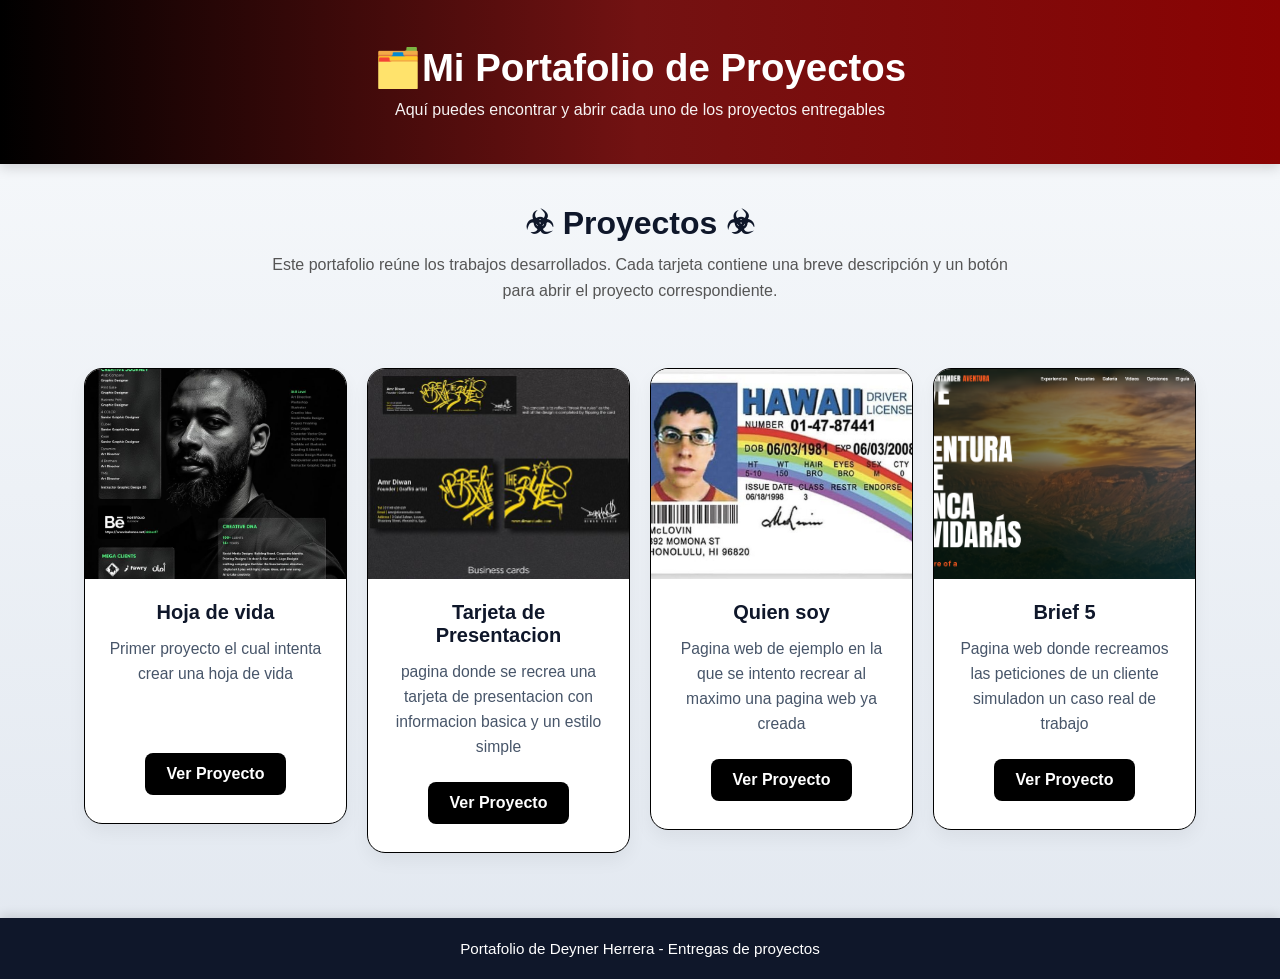
==== index.html @ 1f4aab4d "Add files via upload" ====
<!DOCTYPE html>
<html lang="es">
<head>
  <meta charset="UTF-8" />
  <meta name="viewport" content="width=device-width, initial-scale=1.0" />
  <title>Portafolio de Proyectos</title>
<link rel="stylesheet" href="./style.css">
</head>
<body>
  <header>
    <h1>🗂️Mi Portafolio de Proyectos</h1>
    <p>Aquí puedes encontrar y abrir cada uno de los proyectos entregables</p>
  </header>

  <main>
    <section class="intro">
      <h2>☣︎ Proyectos ☣︎</h2>
      <p>
        Este portafolio reúne los trabajos desarrollados. Cada tarjeta contiene una breve descripción
        y un botón para abrir el proyecto correspondiente.
      </p>
    </section>

           <table class="projects-table">
            <tr>
                <td class="project-cell">
                    <div class="project-card">
                        <img src="./imagenes/hoja de vida (1).jpg"
                            alt="Hoja de vida">
                        <div class="project-info">
                             <div class="overlay"></div>
                            <h3>Hoja de vida</h3>
                            <p>Primer proyecto el cual intenta crear una hoja de vida </p>
                            <a href="./Hoja de vida/index.html" class="btn-project">Ver Proyecto</a>
                        </div>
                    </div>
                </td>

                <td class="project-cell">
                    <div class="project-card">
                        <img src="./imagenes/tarjeta de presentacion.2.jpg"
                            alt="Tarjeta de Presentacion">
                        <div class="project-info">
                             <div class="overlay"></div>
                            <h3>Tarjeta de Presentacion</h3>
                            <p>pagina donde se recrea una tarjeta de presentacion con informacion basica y un estilo simple</p>
                            <a href="./Tarjeta de presentacion/index.html" class="btn-project">Ver Proyecto</a>
                        </div>
                    </div>
                </td>

                <td class="project-cell">
                    <div class="project-card">
                        <img src="./imagenes/quien soy.3.jpg"
                            alt="imagen de proyecto 3">
                        <div class="project-info">
                             <div class="overlay"></div>
                            <h3>Quien soy</h3>
                            <p>Pagina web de ejemplo en la que se intento recrear al maximo una pagina web ya creada</p>
                            <a href="./Quien soy/index.html" class="btn-project">Ver Proyecto</a>
                        </div>
                    </div>
                </td>
                 <td class="project-cell">
                    <div class="project-card">
                        <img src="./imagenes/brief 5.png"
                            alt="imagen de proyecto 4">
                        <div class="project-info">
                             <div class="overlay"></div>
                            <h3>Brief 5</h3>
                            <p>Pagina web donde recreamos las peticiones de un cliente simuladon un caso real de trabajo</p>
                            <a href="./Brief 5/inicio.html" class="btn-project">Ver Proyecto</a>
                        </div>
                    </div>
                </td>
        </table>
    </div>
  </main>

  <footer>
    <p>Portafolio de Deyner Herrera - Entregas de proyectos</p>
  </footer>
</body>
</html>
---- style.css ----
* {
  margin: 0;
  padding: 0;
  box-sizing: border-box;
}

body {
  font-family: Arial, sans-serif;
  background: linear-gradient(180deg, #F8FAFC 0%, #E2E8F0 100%);
  color: #475569;
  min-height: 100vh;
  display: flex;
  flex-direction: column;
}

header {
background: -webkit-linear-gradient(90deg, #000000,#731212,#8a0303);
background: linear-gradient(90deg, #000000,#731212,#8a0303);
  color: rgb(255, 255, 255);
  text-align: center;
  padding: 45px 20px;
  box-shadow: 0 4px 12px rgba(0, 0, 0, 0.15);
}

header h1 {
  font-size: 2.4rem;
  margin-bottom: 10px;
}

header p {
  font-size: 1rem;
  opacity: 0.95;
}

main {
  width: 90%;
  max-width: 1200px;
  margin: 40px auto;
  flex: 1;
}

.intro {
  text-align: center;
  margin-bottom: 40px;
}

.intro h2 {
  font-size: 2rem;
 color: #0F172A;
  margin-bottom: 10px;
}

.intro p {
  color: #555;
  max-width: 750px;
  margin: 0 auto;
  line-height: 1.6;
}


.projects-table {
  width: 100%;
  border-spacing: 20px 25px;
  table-layout: fixed;
}

.project-cell {
  width: 33.33%;
  vertical-align: top;
  
}


.project-card {
  background: #ffffff;
  border: 1px solid #000000;
  border-radius: 18px;
  overflow: hidden;
  height: 100%;
  box-shadow: 0 08px 18px rgba(0, 0, 0, 0.05);
  transition: transform 0.35s ease, box-shadow 0.35s ease;
  animation: aparecer 0.8s ease both;
}

.project-card:hover {
  transform: translateY(-10px) scale(1.02);
  box-shadow: 0 14px 28px rgba(0, 0, 0, 0.16);
  transition: transform 0.10s ease;
  transform: scale(1.06);
}

.project-card img {
  width: 100%;
  height: 210px;
  object-fit: cover;
  display: block;
  transition: transform 0.10s ease;
}

.project-card:hover img {
  transform: scale(1.06);
}

.project-info {
  padding: 22px 22px 28px;
  text-align: center;
}

.project-info h3 {
  font-size: 1.25rem;
  margin-bottom: 12px;
   color: #0F172A;
}

.project-info p {
  font-size: 0.98rem;
 color: #475569;
  line-height: 1.6;
  margin-bottom: 22px;
  min-height: 95px;
}

.btn-project {
  display: inline-block;
  text-decoration: none;
  background: #000;
  color: white;
  border: none;
  padding: 12px 22px;
  border-radius: 8px;
  font-weight: bold;
  transition: background 0.3s ease, transform 0.3s ease;
}

.btn-project:hover {
  background: -webkit-linear-gradient(90deg, #000000,#731212,#8a0303);
  background: linear-gradient(90deg, #000000,#731212,#8a0303);
  transform: scale(1.05);
}


footer {
  text-align: center;
  padding: 22px 15px;
  background: #0F172A;
  color: rgb(255, 255, 255);
  font-size: 0.95rem;
  margin-top: auto;
  box-shadow: 0 -3px 10px rgba(0, 0, 0, 0.12);
}


@keyframes aparecer {
  from {
    opacity: 0;
    transform: translateY(25px);
  }
  to {
    opacity: 1;
    transform: translateY(0);
  }
}


@media (max-width: 900px) {
  .projects-table,
  .projects-table tr,
  .project-cell {
    display: block;
    width: 100%;
  }

  .projects-table {
    border-spacing: 0;
  }

  .project-cell {
    margin-bottom: 25px;
  }

  .project-info p {
    min-height: auto;
  }
}


@media (max-width: 600px) {
  header {
    padding: 35px 15px;
  }

  header h1 {
    font-size: 1.8rem;
  }

  header p {
    font-size: 0.95rem;
  }

  main {
    width: 92%;
    margin: 30px auto;
  }

  .intro h2 {
    font-size: 1.5rem;
  }

  .intro p {
    font-size: 0.95rem;
  }

  .project-card img {
    height: 190px;
  }

  .project-info {
    padding: 18px 18px 24px;
  }

  .project-info h3 {
    font-size: 1.1rem;
  }

  .project-info p {
    font-size: 0.95rem;
  }

  .btn-project {
    width: 100%;
    padding: 12px;
  }

  footer {
    font-size: 0.9rem;
    padding: 18px 12px;
  }
}
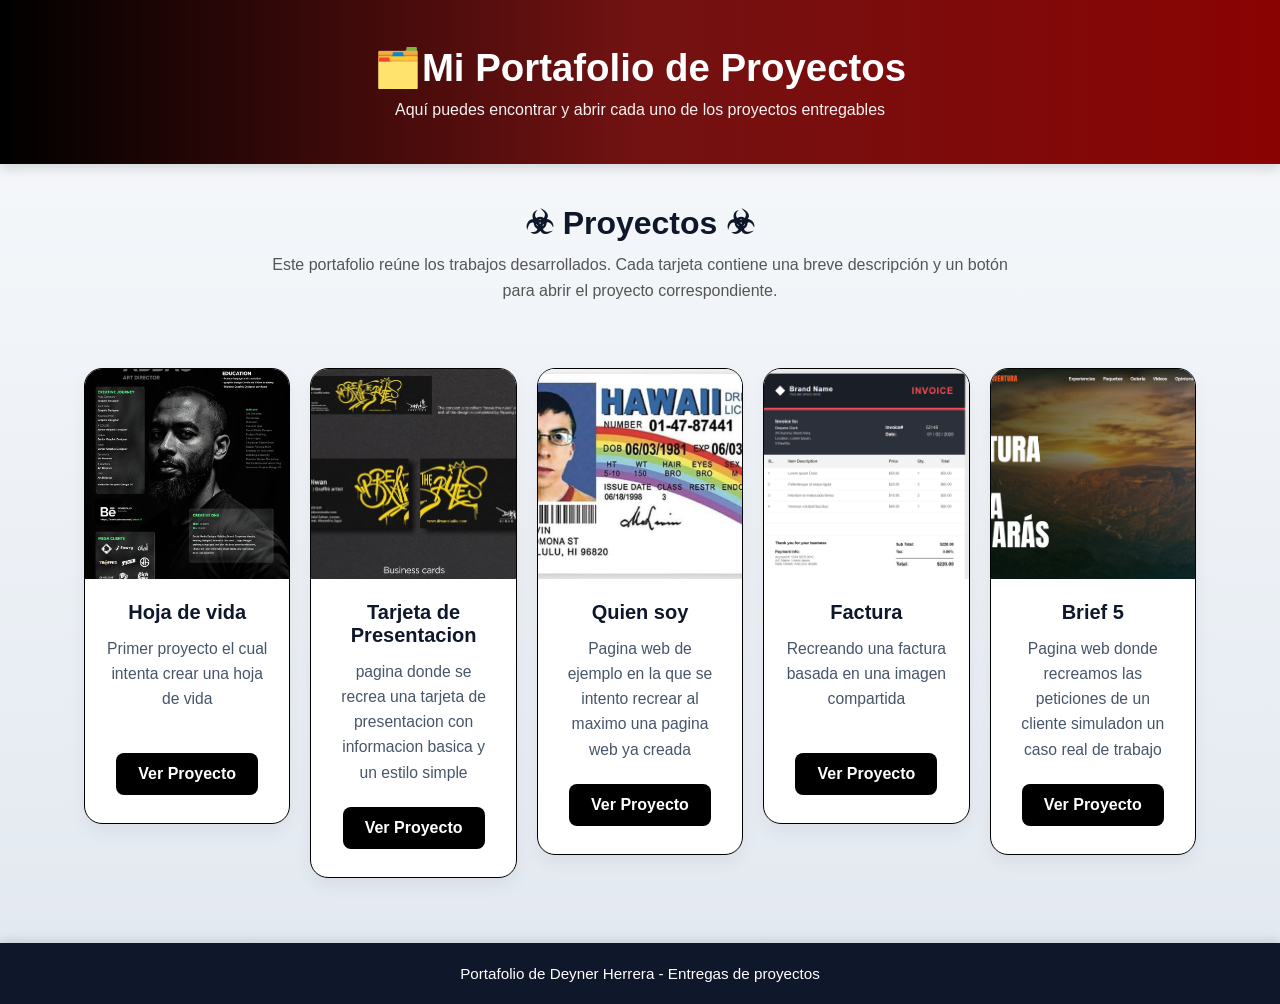
==== commit e834703a: "Update index.html" ====
--- a/index.html
+++ b/index.html
@@ -61,10 +61,25 @@
                         </div>
                     </div>
                 </td>
+
+                <td class="project-cell">
+                    <div class="project-card">
+                        <img src="./imagenes/Factura.png"
+                            alt="imagen de proyecto 4">
+                        <div class="project-info">
+                             <div class="overlay"></div>
+                            <h3>Factura</h3>
+                            <p>Recreando una factura basada en una imagen compartida</p>
+                            <a href="./Factura/index.html" class="btn-project">Ver Proyecto</a>
+                        </div>
+                    </div>
+                </td>
+
+
                  <td class="project-cell">
                     <div class="project-card">
                         <img src="./imagenes/brief 5.png"
-                            alt="imagen de proyecto 4">
+                            alt="imagen de proyecto 5">
                         <div class="project-info">
                              <div class="overlay"></div>
                             <h3>Brief 5</h3>
@@ -81,4 +96,4 @@
     <p>Portafolio de Deyner Herrera - Entregas de proyectos</p>
   </footer>
 </body>
-</html>+</html>
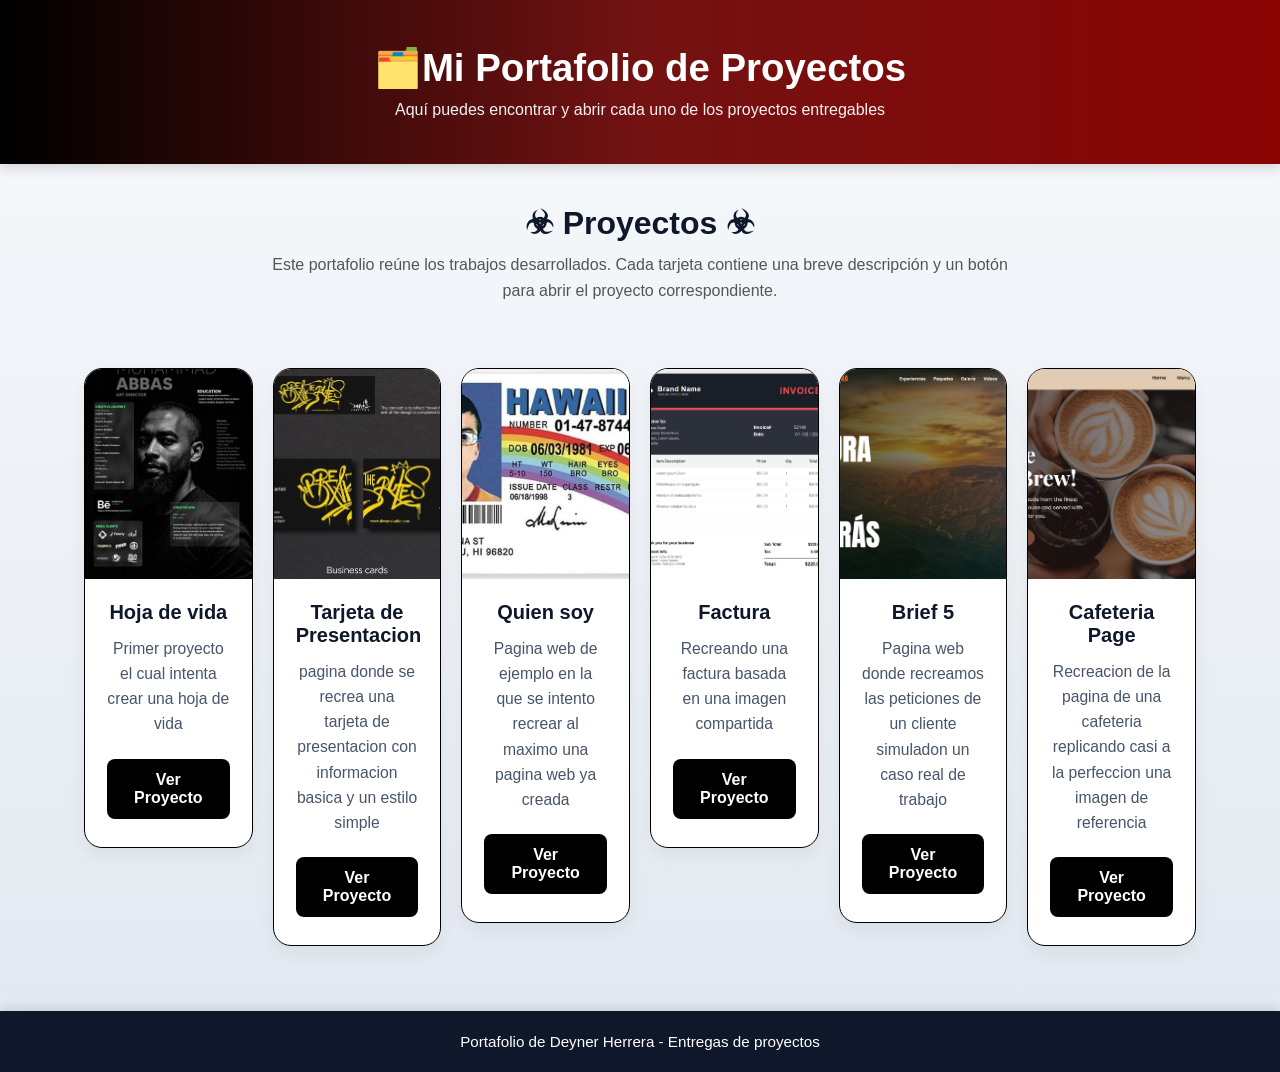
==== commit c49bff20: "Update index.html" ====
--- a/index.html
+++ b/index.html
@@ -88,6 +88,20 @@
                         </div>
                     </div>
                 </td>
+
+
+                <td class="project-cell">
+                    <div class="project-card">
+                        <img src="./imagenes/cafeteria.page.png"
+                            alt="imagen de proyecto 6">
+                        <div class="project-info">
+                             <div class="overlay"></div>
+                            <h3>Cafeteria Page</h3>
+                            <p>Recreacion de la pagina de una cafeteria replicando casi a la perfeccion una imagen de referencia</p>
+                            <a href="./Cafeteria Page/index.html" class="btn-project">Ver Proyecto</a>
+                        </div>
+                    </div>
+                </td>
         </table>
     </div>
   </main>
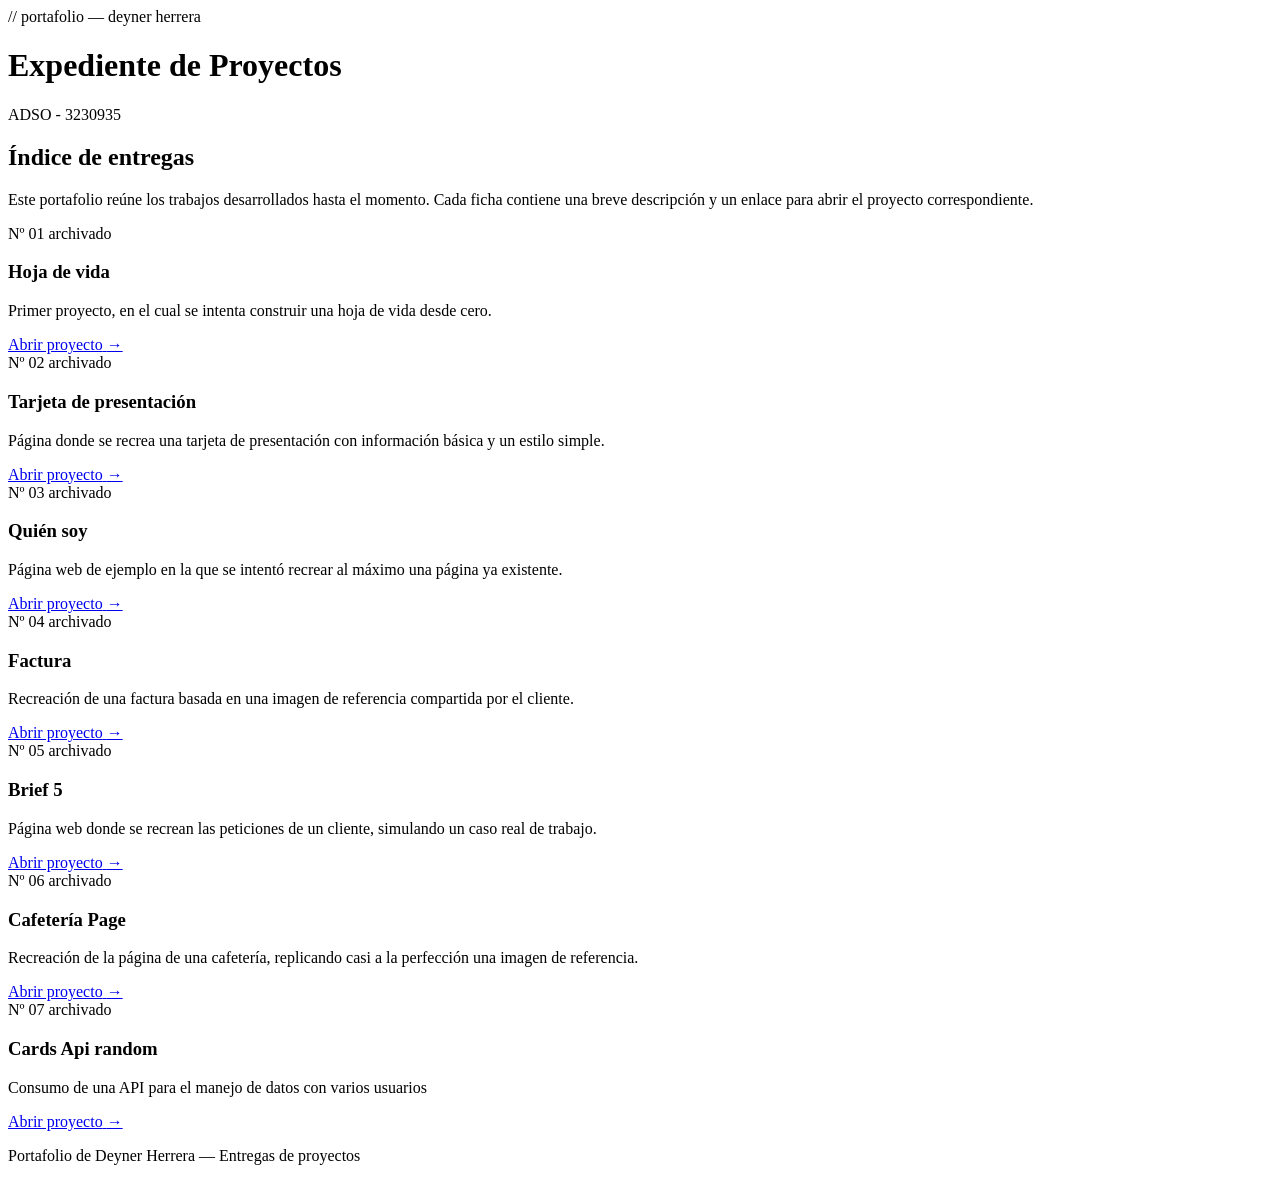
==== commit aa21fdc7: "Revise index.html for portfolio updates Updated the portfolio layout and project descriptions, chang" ====
--- a/index.html
+++ b/index.html
@@ -4,110 +4,143 @@
   <meta charset="UTF-8" />
   <meta name="viewport" content="width=device-width, initial-scale=1.0" />
   <title>Portafolio de Proyectos</title>
-<link rel="stylesheet" href="./style.css">
+  <link rel="preconnect" href="https://fonts.googleapis.com">
+  <link rel="preconnect" href="https://fonts.gstatic.com" crossorigin>
+  <link href="https://fonts.googleapis.com/css2?family=Space+Grotesk:wght@400;500;600;700&family=IBM+Plex+Mono:wght@400;500&family=Inter:wght@400;500&display=swap" rel="stylesheet">
+  <link rel="stylesheet" href="./styles.css">
 </head>
 <body>
+
   <header>
-    <h1>🗂️Mi Portafolio de Proyectos</h1>
-    <p>Aquí puedes encontrar y abrir cada uno de los proyectos entregables</p>
+    <div class="header-inner">
+      <span class="eyebrow">// portafolio — deyner herrera</span>
+      <h1>Expediente de Proyectos</h1>
+      <p>ADSO - 3230935</p>
+    </div>
   </header>
 
   <main>
     <section class="intro">
-      <h2>☣︎ Proyectos ☣︎</h2>
+      <h2>Índice de entregas</h2>
       <p>
-        Este portafolio reúne los trabajos desarrollados. Cada tarjeta contiene una breve descripción
-        y un botón para abrir el proyecto correspondiente.
+        Este portafolio reúne los trabajos desarrollados hasta el momento.
+        Cada ficha contiene una breve descripción y un enlace para abrir el proyecto correspondiente.
       </p>
     </section>
 
-           <table class="projects-table">
-            <tr>
-                <td class="project-cell">
-                    <div class="project-card">
-                        <img src="./imagenes/hoja de vida (1).jpg"
-                            alt="Hoja de vida">
-                        <div class="project-info">
-                             <div class="overlay"></div>
-                            <h3>Hoja de vida</h3>
-                            <p>Primer proyecto el cual intenta crear una hoja de vida </p>
-                            <a href="./Hoja de vida/index.html" class="btn-project">Ver Proyecto</a>
-                        </div>
-                    </div>
-                </td>
+    <section class="projects-grid">
 
-                <td class="project-cell">
-                    <div class="project-card">
-                        <img src="./imagenes/tarjeta de presentacion.2.jpg"
-                            alt="Tarjeta de Presentacion">
-                        <div class="project-info">
-                             <div class="overlay"></div>
-                            <h3>Tarjeta de Presentacion</h3>
-                            <p>pagina donde se recrea una tarjeta de presentacion con informacion basica y un estilo simple</p>
-                            <a href="./Tarjeta de presentacion/index.html" class="btn-project">Ver Proyecto</a>
-                        </div>
-                    </div>
-                </td>
+      <article class="project-card" data-num="01">
+        <div class="card-top">
+          <span class="card-id">Nº 01</span>
+          <span class="card-status">archivado</span>
+        </div>
+        <div class="card-body">
+          <h3>Hoja de vida</h3>
+          <p>Primer proyecto, en el cual se intenta construir una hoja de vida desde cero.</p>
+        </div>
+        <a href="./Hoja de vida/index.html" class="btn-project">
+          <span>Abrir proyecto</span>
+          <span class="arrow">→</span>
+        </a>
+      </article>
 
-                <td class="project-cell">
-                    <div class="project-card">
-                        <img src="./imagenes/quien soy.3.jpg"
-                            alt="imagen de proyecto 3">
-                        <div class="project-info">
-                             <div class="overlay"></div>
-                            <h3>Quien soy</h3>
-                            <p>Pagina web de ejemplo en la que se intento recrear al maximo una pagina web ya creada</p>
-                            <a href="./Quien soy/index.html" class="btn-project">Ver Proyecto</a>
-                        </div>
-                    </div>
-                </td>
+      <article class="project-card" data-num="02">
+        <div class="card-top">
+          <span class="card-id">Nº 02</span>
+          <span class="card-status">archivado</span>
+        </div>
+        <div class="card-body">
+          <h3>Tarjeta de presentación</h3>
+          <p>Página donde se recrea una tarjeta de presentación con información básica y un estilo simple.</p>
+        </div>
+        <a href="./Tarjeta de presentacion/index.html" class="btn-project">
+          <span>Abrir proyecto</span>
+          <span class="arrow">→</span>
+        </a>
+      </article>
 
-                <td class="project-cell">
-                    <div class="project-card">
-                        <img src="./imagenes/Factura.png"
-                            alt="imagen de proyecto 4">
-                        <div class="project-info">
-                             <div class="overlay"></div>
-                            <h3>Factura</h3>
-                            <p>Recreando una factura basada en una imagen compartida</p>
-                            <a href="./Factura/index.html" class="btn-project">Ver Proyecto</a>
-                        </div>
-                    </div>
-                </td>
+      <article class="project-card" data-num="03">
+        <div class="card-top">
+          <span class="card-id">Nº 03</span>
+          <span class="card-status">archivado</span>
+        </div>
+        <div class="card-body">
+          <h3>Quién soy</h3>
+          <p>Página web de ejemplo en la que se intentó recrear al máximo una página ya existente.</p>
+        </div>
+        <a href="./Quien soy/index.html" class="btn-project">
+          <span>Abrir proyecto</span>
+          <span class="arrow">→</span>
+        </a>
+      </article>
 
+      <article class="project-card" data-num="04">
+        <div class="card-top">
+          <span class="card-id">Nº 04</span>
+          <span class="card-status">archivado</span>
+        </div>
+        <div class="card-body">
+          <h3>Factura</h3>
+          <p>Recreación de una factura basada en una imagen de referencia compartida por el cliente.</p>
+        </div>
+        <a href="./Factura/index.html" class="btn-project">
+          <span>Abrir proyecto</span>
+          <span class="arrow">→</span>
+        </a>
+      </article>
 
-                 <td class="project-cell">
-                    <div class="project-card">
-                        <img src="./imagenes/brief 5.png"
-                            alt="imagen de proyecto 5">
-                        <div class="project-info">
-                             <div class="overlay"></div>
-                            <h3>Brief 5</h3>
-                            <p>Pagina web donde recreamos las peticiones de un cliente simuladon un caso real de trabajo</p>
-                            <a href="./Brief 5/inicio.html" class="btn-project">Ver Proyecto</a>
-                        </div>
-                    </div>
-                </td>
+      <article class="project-card" data-num="05">
+        <div class="card-top">
+          <span class="card-id">Nº 05</span>
+          <span class="card-status">archivado</span>
+        </div>
+        <div class="card-body">
+          <h3>Brief 5</h3>
+          <p>Página web donde se recrean las peticiones de un cliente, simulando un caso real de trabajo.</p>
+        </div>
+        <a href="./Brief 5/inicio.html" class="btn-project">
+          <span>Abrir proyecto</span>
+          <span class="arrow">→</span>
+        </a>
+      </article>
 
+      <article class="project-card" data-num="06">
+        <div class="card-top">
+          <span class="card-id">Nº 06</span>
+          <span class="card-status">archivado</span>
+        </div>
+        <div class="card-body">
+          <h3>Cafetería Page</h3>
+          <p>Recreación de la página de una cafetería, replicando casi a la perfección una imagen de referencia.</p>
+        </div>
+        <a href="./Cafeteria Page/index.html" class="btn-project">
+          <span>Abrir proyecto</span>
+          <span class="arrow">→</span>
+        </a>
+      </article>
 
-                <td class="project-cell">
-                    <div class="project-card">
-                        <img src="./imagenes/cafeteria.page.png"
-                            alt="imagen de proyecto 6">
-                        <div class="project-info">
-                             <div class="overlay"></div>
-                            <h3>Cafeteria Page</h3>
-                            <p>Recreacion de la pagina de una cafeteria replicando casi a la perfeccion una imagen de referencia</p>
-                            <a href="./Cafeteria Page/index.html" class="btn-project">Ver Proyecto</a>
-                        </div>
-                    </div>
-                </td>
-        </table>
-    </div>
+      <article class="project-card" data-num="07">
+        <div class="card-top">
+          <span class="card-id">Nº 07</span>
+          <span class="card-status">archivado</span>
+        </div>
+        <div class="card-body">
+          <h3>Cards Api random</h3>
+          <p>Consumo de una API para el manejo de datos con varios usuarios</p>
+        </div>
+        <a href="./portafolio/index.html" class="btn-project">
+          <span>Abrir proyecto</span>
+          <span class="arrow">→</span>
+        </a>
+      </article>
+
+    </section>
   </main>
 
   <footer>
-    <p>Portafolio de Deyner Herrera - Entregas de proyectos</p>
+    <p>Portafolio de Deyner Herrera — Entregas de proyectos</p>
   </footer>
+
 </body>
 </html>
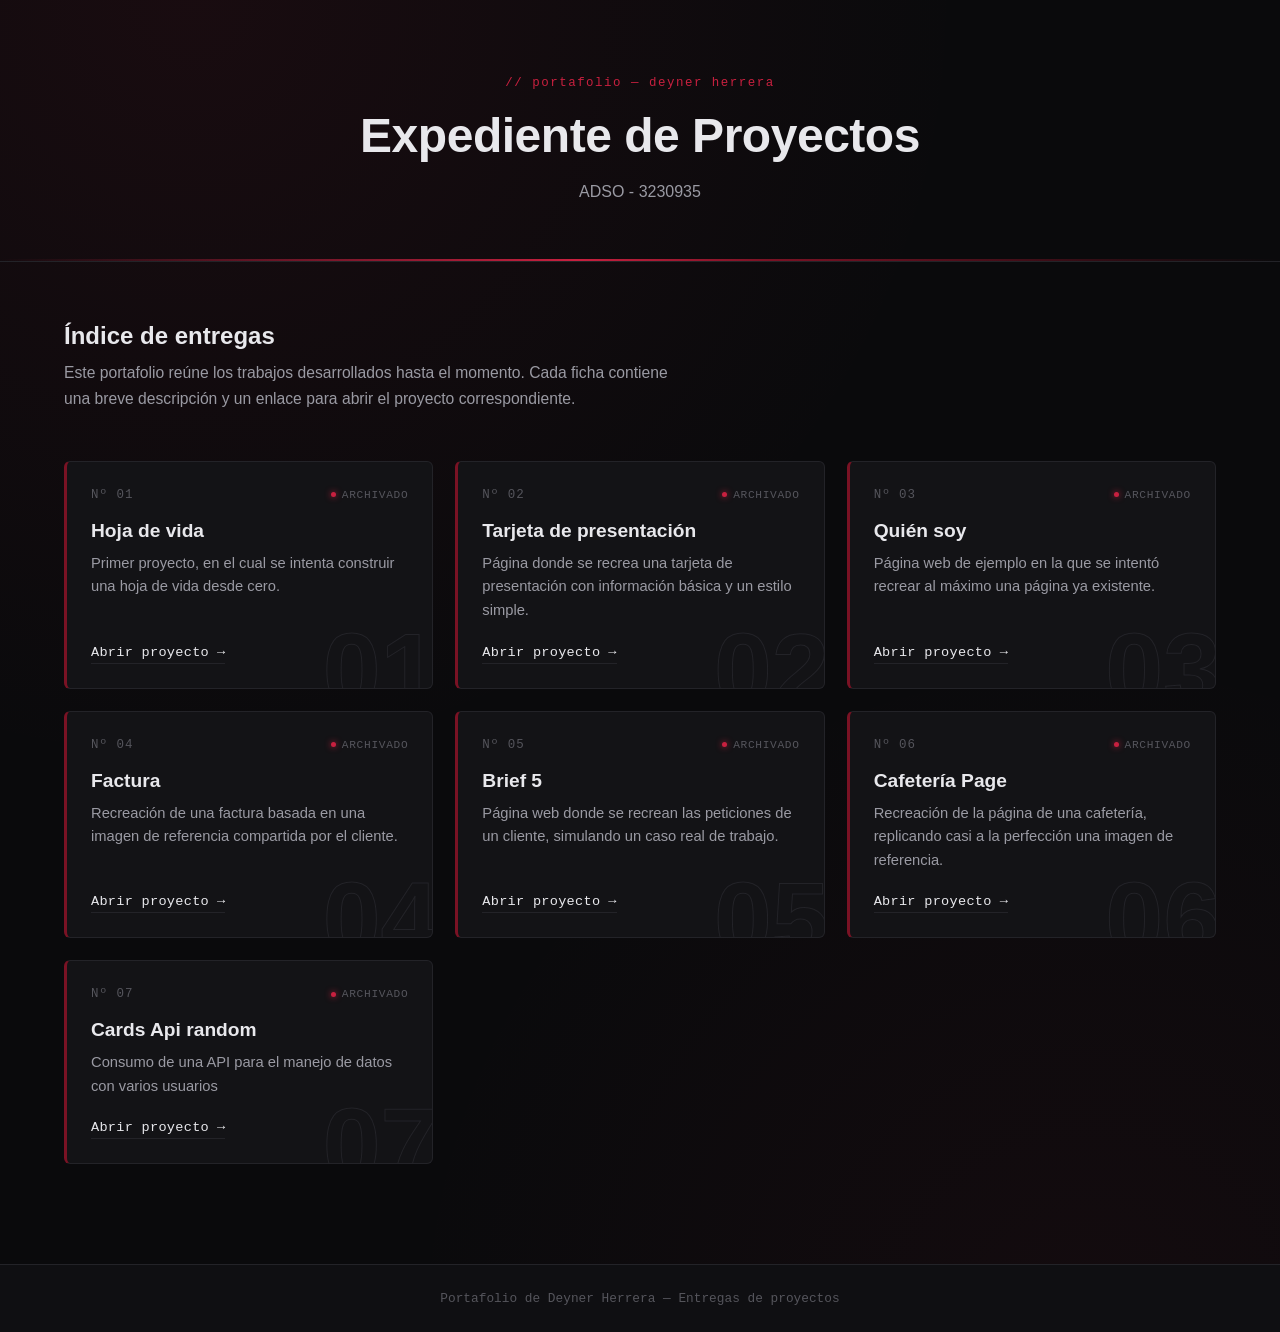
==== commit 23a0e5ef: "Update index.html" ====
--- a/index.html
+++ b/index.html
@@ -7,7 +7,7 @@
   <link rel="preconnect" href="https://fonts.googleapis.com">
   <link rel="preconnect" href="https://fonts.gstatic.com" crossorigin>
   <link href="https://fonts.googleapis.com/css2?family=Space+Grotesk:wght@400;500;600;700&family=IBM+Plex+Mono:wght@400;500&family=Inter:wght@400;500&display=swap" rel="stylesheet">
-  <link rel="stylesheet" href="./styles.css">
+  <link rel="stylesheet" href="style.css">
 </head>
 <body>
 
--- a/style.css
+++ b/style.css
@@ -0,0 +1,335 @@
+/* ============================================
+   TOKENS
+   ============================================ */
+:root {
+  --bg: #0a0a0c;
+  --bg-soft: #0f0f12;
+  --surface: #131316;
+  --surface-hover: #17171b;
+  --border: #232328;
+  --border-hover: #3a2226;
+  --accent: #c8203f;
+  --accent-dim: #7a1224;
+  --accent-soft: rgba(200, 32, 63, 0.12);
+  --text-primary: #e8e8ec;
+  --text-secondary: #9a9aa3;
+  --text-muted: #55555c;
+
+  --font-display: "Space Grotesk", "Arial", sans-serif;
+  --font-body: "Inter", "Arial", sans-serif;
+  --font-mono: "IBM Plex Mono", "Courier New", monospace;
+}
+
+* {
+  margin: 0;
+  padding: 0;
+  box-sizing: border-box;
+}
+
+@media (prefers-reduced-motion: reduce) {
+  * {
+    animation-duration: 0.01ms !important;
+    animation-iteration-count: 1 !important;
+    transition-duration: 0.01ms !important;
+  }
+}
+
+body {
+  font-family: var(--font-body);
+  background:
+    radial-gradient(circle at 15% 0%, rgba(200, 32, 63, 0.08), transparent 45%),
+    radial-gradient(circle at 85% 100%, rgba(200, 32, 63, 0.05), transparent 40%),
+    var(--bg);
+  color: var(--text-secondary);
+  min-height: 100vh;
+  display: flex;
+  flex-direction: column;
+}
+
+/* ============================================
+   HEADER
+   ============================================ */
+header {
+  border-bottom: 1px solid var(--border);
+  padding: 72px 20px 56px;
+  position: relative;
+  overflow: hidden;
+}
+
+header::after {
+  content: "";
+  position: absolute;
+  left: 0;
+  right: 0;
+  bottom: 0;
+  height: 2px;
+  background: linear-gradient(90deg, transparent, var(--accent) 45%, var(--accent-dim) 60%, transparent);
+}
+
+.header-inner {
+  max-width: 760px;
+  margin: 0 auto;
+  text-align: center;
+}
+
+.eyebrow {
+  display: inline-block;
+  font-family: var(--font-mono);
+  font-size: 0.78rem;
+  letter-spacing: 0.12em;
+  color: var(--accent);
+  text-transform: lowercase;
+  margin-bottom: 18px;
+}
+
+header h1 {
+  font-family: var(--font-display);
+  font-weight: 700;
+  font-size: clamp(2.1rem, 4vw, 3rem);
+  color: var(--text-primary);
+  letter-spacing: -0.01em;
+  margin-bottom: 16px;
+}
+
+header p {
+  font-size: 1rem;
+  line-height: 1.6;
+  color: var(--text-secondary);
+  max-width: 560px;
+  margin: 0 auto;
+}
+
+/* ============================================
+   MAIN / INTRO
+   ============================================ */
+main {
+  width: 90%;
+  max-width: 1200px;
+  margin: 0 auto;
+  padding: 60px 0 40px;
+  flex: 1;
+}
+
+.intro {
+  margin-bottom: 48px;
+  max-width: 620px;
+}
+
+.intro h2 {
+  font-family: var(--font-display);
+  font-weight: 600;
+  font-size: 1.5rem;
+  color: var(--text-primary);
+  margin-bottom: 10px;
+}
+
+.intro p {
+  line-height: 1.7;
+  font-size: 0.98rem;
+}
+
+/* ============================================
+   PROJECT GRID / CARDS
+   ============================================ */
+.projects-grid {
+  display: grid;
+  grid-template-columns: repeat(auto-fill, minmax(300px, 1fr));
+  gap: 22px;
+}
+
+.project-card {
+  position: relative;
+  background: var(--surface);
+  border: 1px solid var(--border);
+  border-left: 3px solid var(--accent-dim);
+  border-radius: 6px;
+  padding: 26px 24px 24px;
+  display: flex;
+  flex-direction: column;
+  overflow: hidden;
+  isolation: isolate;
+  animation: aparecer 0.7s ease both;
+  transition: transform 0.3s ease, border-color 0.3s ease, background 0.3s ease;
+}
+
+.project-card:nth-child(1) { animation-delay: 0.02s; }
+.project-card:nth-child(2) { animation-delay: 0.08s; }
+.project-card:nth-child(3) { animation-delay: 0.14s; }
+.project-card:nth-child(4) { animation-delay: 0.20s; }
+.project-card:nth-child(5) { animation-delay: 0.26s; }
+.project-card:nth-child(6) { animation-delay: 0.32s; }
+.project-card:nth-child(7) { animation-delay: 0.38s; }
+
+/* stamp number watermark */
+.project-card .card-top .card-id::before {
+  content: "";
+}
+
+.project-card::before {
+  content: attr(data-num);
+  position: absolute;
+  right: -6px;
+  bottom: -34px;
+  font-family: var(--font-display);
+  font-size: 6.5rem;
+  font-weight: 700;
+  color: transparent;
+  -webkit-text-stroke: 1px var(--border);
+  z-index: -1;
+  line-height: 1;
+  transition: -webkit-text-stroke 0.3s ease, transform 0.4s ease;
+}
+
+.project-card:hover {
+  transform: translateY(-4px);
+  border-color: var(--border-hover);
+  border-left-color: var(--accent);
+  background: var(--surface-hover);
+}
+
+.project-card:hover::before {
+  -webkit-text-stroke: 1px var(--accent-dim);
+  transform: translate(-4px, -4px);
+}
+
+.project-card:focus-within {
+  border-left-color: var(--accent);
+  box-shadow: 0 0 0 2px var(--accent-soft);
+}
+
+.card-top {
+  display: flex;
+  align-items: center;
+  justify-content: space-between;
+  margin-bottom: 18px;
+}
+
+.card-id {
+  font-family: var(--font-mono);
+  font-size: 0.78rem;
+  letter-spacing: 0.08em;
+  color: var(--text-muted);
+}
+
+.card-status {
+  font-family: var(--font-mono);
+  font-size: 0.7rem;
+  letter-spacing: 0.06em;
+  color: var(--text-muted);
+  text-transform: uppercase;
+  display: flex;
+  align-items: center;
+  gap: 6px;
+}
+
+.card-status::before {
+  content: "";
+  width: 5px;
+  height: 5px;
+  border-radius: 50%;
+  background: var(--accent);
+  box-shadow: 0 0 6px var(--accent);
+}
+
+.card-body {
+  flex: 1;
+  margin-bottom: 22px;
+}
+
+.card-body h3 {
+  font-family: var(--font-display);
+  font-weight: 600;
+  font-size: 1.2rem;
+  color: var(--text-primary);
+  margin-bottom: 10px;
+}
+
+.card-body p {
+  font-size: 0.92rem;
+  line-height: 1.6;
+  color: var(--text-secondary);
+}
+
+.btn-project {
+  align-self: flex-start;
+  display: inline-flex;
+  align-items: center;
+  gap: 8px;
+  text-decoration: none;
+  font-family: var(--font-mono);
+  font-size: 0.85rem;
+  letter-spacing: 0.02em;
+  color: var(--text-primary);
+  padding-bottom: 3px;
+  border-bottom: 1px solid var(--border);
+  transition: color 0.25s ease, border-color 0.25s ease, gap 0.25s ease;
+}
+
+.btn-project .arrow {
+  transition: transform 0.25s ease;
+}
+
+.project-card:hover .btn-project,
+.btn-project:focus-visible {
+  color: var(--accent);
+  border-color: var(--accent);
+}
+
+.project-card:hover .btn-project .arrow {
+  transform: translateX(4px);
+}
+
+.btn-project:focus-visible {
+  outline: 2px solid var(--accent);
+  outline-offset: 3px;
+}
+
+/* ============================================
+   FOOTER
+   ============================================ */
+footer {
+  text-align: center;
+  padding: 26px 15px;
+  border-top: 1px solid var(--border);
+  background: var(--bg-soft);
+  color: var(--text-muted);
+  font-family: var(--font-mono);
+  font-size: 0.8rem;
+  margin-top: 60px;
+}
+
+/* ============================================
+   ANIMATION
+   ============================================ */
+@keyframes aparecer {
+  from {
+    opacity: 0;
+    transform: translateY(20px);
+  }
+  to {
+    opacity: 1;
+    transform: translateY(0);
+  }
+}
+
+/* ============================================
+   RESPONSIVE
+   ============================================ */
+@media (max-width: 600px) {
+  header {
+    padding: 56px 18px 44px;
+  }
+  main {
+    width: 92%;
+    padding: 44px 0 30px;
+  }
+  .projects-grid {
+    grid-template-columns: 1fr;
+  }
+  .project-card {
+    padding: 22px 20px 20px;
+  }
+  .project-card::before {
+    font-size: 5rem;
+  }
+}
